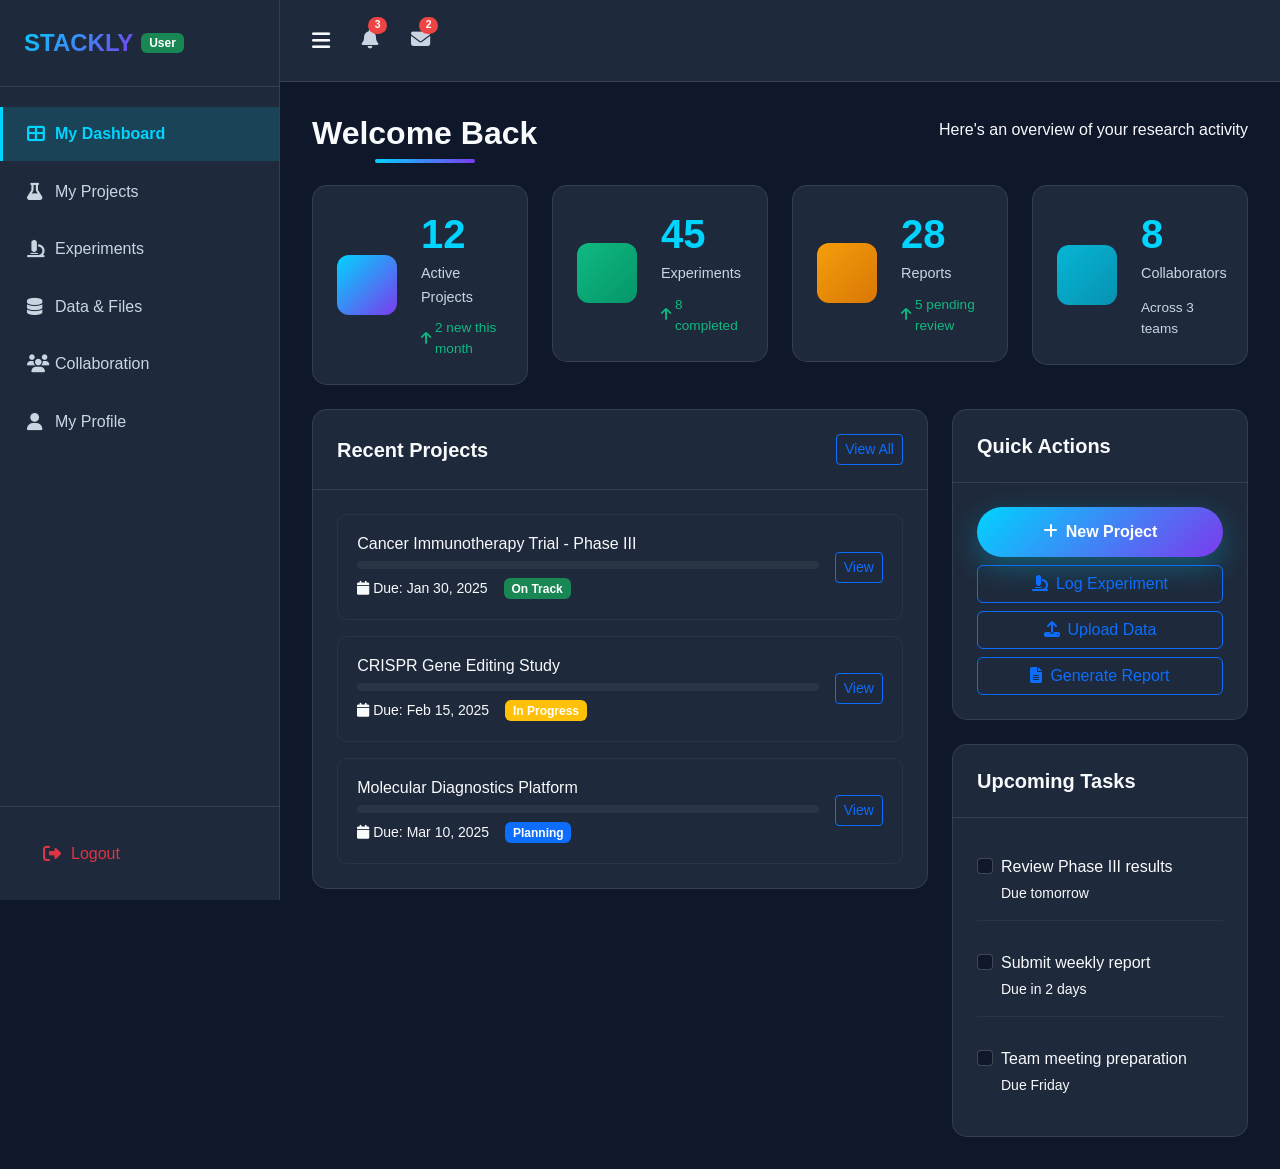
==== pages/dashboard-user.html @ fcd0226a "initial commit" ====
<!DOCTYPE html>
<html lang="en">
<head>
    <meta charset="UTF-8">
    <meta name="viewport" content="width=device-width, initial-scale=1.0">
    <title>Stackly</title>
    <link href="https://cdn.jsdelivr.net/npm/bootstrap@5.3.0/dist/css/bootstrap.min.css" rel="stylesheet">
    <link rel="stylesheet" href="https://cdn.jsdelivr.net/npm/aos@2.3.4/dist/aos.css">
    <link rel="stylesheet" href="https://cdnjs.cloudflare.com/ajax/libs/font-awesome/6.4.0/css/all.min.css">
    <link rel="stylesheet" href="../css/style.css">
    <link rel="stylesheet" href="../css/dashboard.css">
</head>
<body class="dashboard-body">
    <div class="dashboard-wrapper">
        <!-- Sidebar -->
        <aside class="sidebar" id="sidebar">
            <div class="sidebar-header">
                <a href="../index.html" class="brand-logo">
                    
                    STACKLY
                </a>
                <span class="badge bg-success ms-2">User</span>
            </div>

            <nav class="sidebar-nav">
                <a href="#dashboard" class="nav-item active" data-section="dashboard">
                    <i class="fas fa-th-large me-2"></i>
                    <span>My Dashboard</span>
                </a>
                <a href="#my-projects" class="nav-item" data-section="my-projects">
                    <i class="fas fa-flask me-2"></i>
                    <span>My Projects</span>
                </a>
                <a href="#experiments" class="nav-item" data-section="experiments">
                    <i class="fas fa-microscope me-2"></i>
                    <span>Experiments</span>
                </a>
                <a href="#data" class="nav-item" data-section="data">
                    <i class="fas fa-database me-2"></i>
                    <span>Data & Files</span>
                </a>
                <a href="#collaboration" class="nav-item" data-section="collaboration">
                    <i class="fas fa-users me-2"></i>
                    <span>Collaboration</span>
                </a>
                <a href="#profile" class="nav-item" data-section="profile">
                    <i class="fas fa-user me-2"></i>
                    <span>My Profile</span>
                </a>
               
            </nav>

            <div class="sidebar-footer">
                <a href="../index.html" class="nav-item text-danger">
                    <i class="fas fa-sign-out-alt me-2"></i>
                    <span>Logout</span>
                </a>
            </div>
        </aside>

        <!-- Main Content -->
        <div class="main-content">
            <!-- Top Bar -->
            <header class="topbar">
                <button class="sidebar-toggle" id="sidebarToggle">
                    <i class="fas fa-bars"></i>
                </button>
                
                <div class="topbar-actions">
                    <button class="topbar-btn" onclick="window.location.href='404.html'">
                        <i class="fas fa-bell"></i>
                        <span class="badge">3</span>
                    </button>
                    <button class="topbar-btn" onclick="window.location.href='404.html'">
                        <i class="fas fa-envelope"></i>
                        <span class="badge">2</span>
                    </button>
                    
                </div>
            </header>

            <!-- Dashboard Content -->
            <div class="content-area">
                <!-- Dashboard Section -->
                <section id="dashboard" class="content-section active">
                    <div class="section-header mb-4">
                        <h2 class="section-title">Welcome Back</h2>
                        <p >Here's an overview of your research activity</p>
                    </div>

                    <div class="row g-4 mb-4">
                        <div class="col-xl-3 col-md-6">
                            <div class="stat-card">
                                <div class="stat-icon bg-primary">
                                    <i class="fas fa-flask"></i>
                                </div>
                                <div class="stat-details">
                                    <h3 class="stat-value">12</h3>
                                    <p class="stat-label">Active Projects</p>
                                    <span class="stat-change positive"><i class="fas fa-arrow-up me-1"></i>2 new this month</span>
                                </div>
                            </div>
                        </div>
                        <div class="col-xl-3 col-md-6">
                            <div class="stat-card">
                                <div class="stat-icon bg-success">
                                    <i class="fas fa-check-circle"></i>
                                </div>
                                <div class="stat-details">
                                    <h3 class="stat-value">45</h3>
                                    <p class="stat-label">Experiments</p>
                                    <span class="stat-change positive"><i class="fas fa-arrow-up me-1"></i>8 completed</span>
                                </div>
                            </div>
                        </div>
                        <div class="col-xl-3 col-md-6">
                            <div class="stat-card">
                                <div class="stat-icon bg-warning">
                                    <i class="fas fa-file-alt"></i>
                                </div>
                                <div class="stat-details">
                                    <h3 class="stat-value">28</h3>
                                    <p class="stat-label">Reports</p>
                                    <span class="stat-change positive"><i class="fas fa-arrow-up me-1"></i>5 pending review</span>
                                </div>
                            </div>
                        </div>
                        <div class="col-xl-3 col-md-6">
                            <div class="stat-card">
                                <div class="stat-icon bg-info">
                                    <i class="fas fa-users"></i>
                                </div>
                                <div class="stat-details">
                                    <h3 class="stat-value">8</h3>
                                    <p class="stat-label">Collaborators</p>
                                    <span class="stat-change neutral">Across 3 teams</span>
                                </div>
                            </div>
                        </div>
                    </div>

                    <div class="row g-4">
                        <div class="col-lg-8">
                            <div class="dashboard-card">
                                <div class="card-header">
                                    <h5 class="card-title">Recent Projects</h5>
                                    <button class="btn btn-sm btn-outline-primary" onclick="window.location.href='404.html'">View All</button>
                                </div>
                                <div class="card-body">
                                    <div class="project-item mb-3">
                                        <div class="d-flex align-items-center justify-content-between">
                                            <div class="flex-grow-1">
                                                <h6 class="mb-2">Cancer Immunotherapy Trial - Phase III</h6>
                                                <div class="progress mb-2" style="height: 8px;">
                                                    <div class="progress-bar bg-success" style="width: 75%"></div>
                                                </div>
                                                <div class="d-flex align-items-center gap-3">
                                                    <span class="small "><i class="fas fa-calendar me-1"></i>Due: Jan 30, 2025</span>
                                                    <span class="badge bg-success">On Track</span>
                                                </div>
                                            </div>
                                            <button class="btn btn-sm btn-outline-primary ms-3" onclick="window.location.href='404.html'">View</button>
                                        </div>
                                    </div>

                                    <div class="project-item mb-3">
                                        <div class="d-flex align-items-center justify-content-between">
                                            <div class="flex-grow-1">
                                                <h6 class="mb-2">CRISPR Gene Editing Study</h6>
                                                <div class="progress mb-2" style="height: 8px;">
                                                    <div class="progress-bar bg-warning" style="width: 45%"></div>
                                                </div>
                                                <div class="d-flex align-items-center gap-3">
                                                    <span class="small "><i class="fas fa-calendar me-1"></i>Due: Feb 15, 2025</span>
                                                    <span class="badge bg-warning">In Progress</span>
                                                </div>
                                            </div>
                                            <button class="btn btn-sm btn-outline-primary ms-3" onclick="window.location.href='404.html'">View</button>
                                        </div>
                                    </div>

                                    <div class="project-item">
                                        <div class="d-flex align-items-center justify-content-between">
                                            <div class="flex-grow-1">
                                                <h6 class="mb-2">Molecular Diagnostics Platform</h6>
                                                <div class="progress mb-2" style="height: 8px;">
                                                    <div class="progress-bar bg-primary" style="width: 20%"></div>
                                                </div>
                                                <div class="d-flex align-items-center gap-3">
                                                    <span class="small "><i class="fas fa-calendar me-1"></i>Due: Mar 10, 2025</span>
                                                    <span class="badge bg-primary">Planning</span>
                                                </div>
                                            </div>
                                            <button class="btn btn-sm btn-outline-primary ms-3" onclick="window.location.href='404.html'">View</button>
                                        </div>
                                    </div>
                                </div>
                            </div>
                        </div>

                        <div class="col-lg-4">
                            <div class="dashboard-card mb-4">
                                <div class="card-header">
                                    <h5 class="card-title">Quick Actions</h5>
                                </div>
                                <div class="card-body">
                                    <div class="d-grid gap-2">
                                        <button class="btn btn-primary" onclick="window.location.href='404.html'">
                                            <i class="fas fa-plus me-2"></i>New Project
                                        </button>
                                        <button class="btn btn-outline-primary" onclick="window.location.href='404.html'">
                                            <i class="fas fa-microscope me-2"></i>Log Experiment
                                        </button>
                                        <button class="btn btn-outline-primary" onclick="window.location.href='404.html'">
                                            <i class="fas fa-upload me-2"></i>Upload Data
                                        </button>
                                        <button class="btn btn-outline-primary" onclick="window.location.href='404.html'">
                                            <i class="fas fa-file-alt me-2"></i>Generate Report
                                        </button>
                                    </div>
                                </div>
                            </div>

                            <div class="dashboard-card">
                                <div class="card-header">
                                    <h5 class="card-title">Upcoming Tasks</h5>
                                </div>
                                <div class="card-body">
                                    <div class="task-item mb-3">
                                        <div class="form-check">
                                            <input class="form-check-input" type="checkbox" id="task1">
                                            <label class="form-check-label" for="task1">
                                                <span class="d-block">Review Phase III results</span>
                                                <small >Due tomorrow</small>
                                            </label>
                                        </div>
                                    </div>
                                    <div class="task-item mb-3">
                                        <div class="form-check">
                                            <input class="form-check-input" type="checkbox" id="task2">
                                            <label class="form-check-label" for="task2">
                                                <span class="d-block">Submit weekly report</span>
                                                <small >Due in 2 days</small>
                                            </label>
                                        </div>
                                    </div>
                                    <div class="task-item">
                                        <div class="form-check">
                                            <input class="form-check-input" type="checkbox" id="task3">
                                            <label class="form-check-label" for="task3">
                                                <span class="d-block">Team meeting preparation</span>
                                                <small >Due Friday</small>
                                            </label>
                                        </div>
                                    </div>
                                </div>
                            </div>
                        </div>
                    </div>
                </section>

                <!-- My Projects Section -->
                <section id="my-projects" class="content-section">
                    <div class="section-header mb-4">
                        <h2 class="section-title">My Projects</h2>
                        <button class="btn btn-primary" onclick="window.location.href='404.html'">
                            <i class="fas fa-plus me-2"></i>New Project
                        </button>
                    </div>
                    <div class="row g-4">
                        <div class="col-lg-4">
                            <div class="dashboard-card">
                                <div class="card-body">
                                    <span class="badge bg-success mb-2">Active</span>
                                    <h5 class="mb-2">Cancer Immunotherapy</h5>
                                    <p class=" small mb-3">CAR-T cell therapy development for acute lymphoblastic leukemia treatment</p>
                                    <div class="progress mb-3" style="height: 10px;">
                                        <div class="progress-bar bg-success" style="width: 75%"></div>
                                    </div>
                                    <div class="d-flex justify-content-between align-items-center">
                                        <span class="small ">75% Complete</span>
                                        <button class="btn btn-sm btn-primary" onclick="window.location.href='404.html'">View Details</button>
                                    </div>
                                </div>
                            </div>
                        </div>
                        <div class="col-lg-4">
                            <div class="dashboard-card">
                                <div class="card-body">
                                    <span class="badge bg-warning mb-2">In Progress</span>
                                    <h5 class="mb-2">CRISPR Gene Editing</h5>
                                    <p class=" small mb-3">Developing high-precision gene editing platform with reduced off-target effects</p>
                                    <div class="progress mb-3" style="height: 10px;">
                                        <div class="progress-bar bg-warning" style="width: 45%"></div>
                                    </div>
                                    <div class="d-flex justify-content-between align-items-center">
                                        <span class="small ">45% Complete</span>
                                        <button class="btn btn-sm btn-primary" onclick="window.location.href='404.html'">View Details</button>
                                    </div>
                                </div>
                            </div>
                        </div>
                        <div class="col-lg-4">
                            <div class="dashboard-card">
                                <div class="card-body">
                                    <span class="badge bg-primary mb-2">Planning</span>
                                    <h5 class="mb-2">Molecular Diagnostics</h5>
                                    <p class=" small mb-3">Next-generation liquid biopsy platform for early cancer detection</p>
                                    <div class="progress mb-3" style="height: 10px;">
                                        <div class="progress-bar bg-primary" style="width: 20%"></div>
                                    </div>
                                    <div class="d-flex justify-content-between align-items-center">
                                        <span class="small ">20% Complete</span>
                                        <button class="btn btn-sm btn-primary" onclick="window.location.href='404.html'">View Details</button>
                                    </div>
                                </div>
                            </div>
                        </div>
                    </div>
                </section>

                <!-- Experiments Section -->
                <section id="experiments" class="content-section">
                    <div class="section-header mb-4">
                        <h2 class="section-title">Experiments</h2>
                        <button class="btn btn-primary" onclick="window.location.href='404.html'">
                            <i class="fas fa-plus me-2"></i>Log New Experiment
                        </button>
                    </div>
                    <div class="dashboard-card">
                        <div class="card-body">
                            <div class="table-responsive">
                                <table class="table table-hover">
                                    <thead>
                                        <tr>
                                            <th>Experiment ID</th>
                                            <th>Title</th>
                                            <th>Date</th>
                                            <th>Status</th>
                                            <th>Actions</th>
                                        </tr>
                                    </thead>
                                    <tbody>
                                        <tr>
                                            <td><strong>EXP-2024-001</strong></td>
                                            <td>CAR-T Cell Efficacy Test</td>
                                            <td>Jan 10, 2025</td>
                                            <td><span class="badge bg-success">Completed</span></td>
                                            <td>
                                                <button class="btn btn-sm btn-outline-primary" onclick="window.location.href='404.html'">View</button>
                                            </td>
                                        </tr>
                                        <tr>
                                            <td><strong>EXP-2024-002</strong></td>
                                            <td>Gene Editing Accuracy</td>
                                            <td>Jan 8, 2025</td>
                                            <td><span class="badge bg-warning">In Progress</span></td>
                                            <td>
                                                <button class="btn btn-sm btn-outline-primary" onclick="window.location.href='404.html'">View</button>
                                            </td>
                                        </tr>
                                        <tr>
                                            <td><strong>EXP-2024-003</strong></td>
                                            <td>Biomarker Analysis</td>
                                            <td>Jan 5, 2025</td>
                                            <td><span class="badge bg-success">Completed</span></td>
                                            <td>
                                                <button class="btn btn-sm btn-outline-primary" onclick="window.location.href='404.html'">View</button>
                                            </td>
                                        </tr>
                                    </tbody>
                                </table>
                            </div>
                        </div>
                    </div>
                </section>

                <!-- Data Section -->
                <section id="data" class="content-section">
                    <div class="section-header mb-4">
                        <h2 class="section-title">Data & Files</h2>
                        <button class="btn btn-primary" onclick="window.location.href='404.html'">
                            <i class="fas fa-upload me-2"></i>Upload File
                        </button>
                    </div>
                    <div class="dashboard-card">
                        <div class="card-body">
                            <div class="file-item mb-3">
                                <div class="d-flex align-items-center justify-content-between">
                                    <div class="d-flex align-items-center gap-3">
                                        <div class="file-icon bg-primary">
                                            <i class="fas fa-file-pdf"></i>
                                        </div>
                                        <div>
                                            <h6 class="mb-0">Trial Results Q4 2024</h6>
                                            <small >2.4 MB • Uploaded Jan 12, 2025</small>
                                        </div>
                                    </div>
                                    <div class="d-flex gap-2">
                                        <button class="btn btn-sm btn-outline-primary" onclick="window.location.href='404.html'">
                                            <i class="fas fa-download"></i>
                                        </button>
                                        <button class="btn btn-sm btn-outline-secondary" onclick="window.location.href='404.html'">
                                            <i class="fas fa-share-alt"></i>
                                        </button>
                                    </div>
                                </div>
                            </div>
                            <div class="file-item mb-3">
                                <div class="d-flex align-items-center justify-content-between">
                                    <div class="d-flex align-items-center gap-3">
                                        <div class="file-icon bg-success">
                                            <i class="fas fa-file-excel"></i>
                                        </div>
                                        <div>
                                            <h6 class="mb-0">Experiment Data Analysis</h6>
                                            <small >1.8 MB • Uploaded Jan 10, 2025</small>
                                        </div>
                                    </div>
                                    <div class="d-flex gap-2">
                                        <button class="btn btn-sm btn-outline-primary" onclick="window.location.href='404.html'">
                                            <i class="fas fa-download"></i>
                                        </button>
                                        <button class="btn btn-sm btn-outline-secondary" onclick="window.location.href='404.html'">
                                            <i class="fas fa-share-alt"></i>
                                        </button>
                                    </div>
                                </div>
                            </div>
                        </div>
                    </div>
                </section>

                <!-- Collaboration Section -->
                <section id="collaboration" class="content-section">
                    <div class="section-header mb-4">
                        <h2 class="section-title">Collaboration</h2>
                    </div>
                    <div class="row g-4">
                        <div class="col-md-6">
                            <div class="dashboard-card">
                                <div class="card-header">
                                    <h5 class="card-title">Team Members</h5>
                                </div>
                                <div class="card-body">
                                    <div class="team-member mb-3">
                                        <div class="d-flex align-items-center gap-3">
                                            <img src="https://i.pravatar.cc/50?img=12" alt="Member" class="rounded-circle" width="40" height="40">
                                            <div class="flex-grow-1">
                                                <h6 class="mb-0">Dr. James Wilson</h6>
                                                <small >Principal Investigator</small>
                                            </div>
                                            <button class="btn btn-sm btn-outline-primary" onclick="window.location.href='404.html'">Message</button>
                                        </div>
                                    </div>
                                    <div class="team-member mb-3">
                                        <div class="d-flex align-items-center gap-3">
                                            <img src="https://i.pravatar.cc/50?img=33" alt="Member" class="rounded-circle" width="40" height="40">
                                            <div class="flex-grow-1">
                                                <h6 class="mb-0">Dr. Michael Rodriguez</h6>
                                                <small >Research Fellow</small>
                                            </div>
                                            <button class="btn btn-sm btn-outline-primary" onclick="window.location.href='404.html'">Message</button>
                                        </div>
                                    </div>
                                </div>
                            </div>
                        </div>
                    </div>
                </section>

                <!-- Profile Section -->
                <section id="profile" class="content-section">
                    <div class="section-header mb-4">
                        <h2 class="section-title">My Profile</h2>
                    </div>
                    <div class="dashboard-card">
                        <div class="card-body">
                            <div class="row">
                                <div class="col-md-3 text-center mb-4">
                                    <img src="https://i.pravatar.cc/150?img=5" alt="Profile" class="rounded-circle mb-3" width="120" height="120">
                                    <button class="btn btn-sm btn-outline-primary" onclick="window.location.href='404.html'">Change Photo</button>
                                </div>
                                <div class="col-md-9">
                                    <div class="row g-3">
                                        <div class="col-md-6">
                                            <label class="form-label">First Name</label>
                                            <input type="text" class="form-control" value="Sarah">
                                        </div>
                                        <div class="col-md-6">
                                            <label class="form-label">Last Name</label>
                                            <input type="text" class="form-control" value="Chen">
                                        </div>
                                        <div class="col-md-6">
                                            <label class="form-label">Email</label>
                                            <input type="email" class="form-control" value="sarah.chen@stackly.bio">
                                        </div>
                                        <div class="col-md-6">
                                            <label class="form-label">Phone</label>
                                            <input type="tel" class="form-control" value="+1 234 567 8901">
                                        </div>
                                        <div class="col-12">
                                            <label class="form-label">Bio</label>
                                            <textarea class="form-control" rows="3">PhD in Molecular Biology specializing in cancer immunotherapy and gene editing technologies.</textarea>
                                        </div>
                                        <div class="col-12">
                                            <button class="btn btn-primary" onclick="window.location.href='404.html'">Save Changes</button>
                                        </div>
                                    </div>
                                </div>
                            </div>
                        </div>
                    </div>
                </section>
            </div>
        </div>
    </div>

    <script src="https://code.jquery.com/jquery-3.7.0.min.js"></script>
    <script src="https://cdn.jsdelivr.net/npm/bootstrap@5.3.0/dist/js/bootstrap.bundle.min.js"></script>
    <script src="https://cdn.jsdelivr.net/npm/aos@2.3.4/dist/aos.js"></script>
    <script src="../js/dashboard.js"></script>
</body>
</html>
---- css/style.css ----
/* Reset and Global Styles */
* {
    margin: 0;
    padding: 0;
    box-sizing: border-box;
}

:root {
    --primary-color: #00d4ff;
    --secondary-color: #7c3aed;
    --accent-color: #10b981;
    --dark-bg: #0f172a;
    --card-bg: #1e293b;
    --text-primary: #f8fafc;
    --text-secondary: #cbd5e1;
    --gradient-1: linear-gradient(135deg, #667eea 0%, #764ba2 100%);
    --gradient-2: linear-gradient(135deg, #00d4ff 0%, #7c3aed 100%);
    --gradient-3: linear-gradient(135deg, #10b981 0%, #3b82f6 100%);
}
html,body{
    width:100%;
    overflow-x: auto;
}

body {
    font-family: 'Inter', -apple-system, BlinkMacSystemFont, 'Segoe UI', Roboto, sans-serif;
    background-color: var(--dark-bg);
    color: var(--text-primary);
    overflow-x: hidden;
    line-height: 1.6;
}

/* Navigation */
.navbar {
    background: rgba(15, 23, 42, 0.95);
    backdrop-filter: blur(10px);
    padding: 1rem 0;
    transition: all 0.3s ease;
    box-shadow: 0 4px 30px rgba(0, 0, 0, 0.1);
}

.navbar-brand {
    font-size: 1.8rem;
    font-weight: 1000;
    background: var(--gradient-2);
    -webkit-background-clip: text;
    -webkit-text-fill-color: transparent;
    background-clip: text;
}

.navbar-brand i {
    background: var(--gradient-2);
    background-clip: text;
    -webkit-text-fill-color: transparent;
    animation: rotate 3s linear infinite;
}

.navbar-brand img {
    max-height: 70px;
    width: auto;
    margin-right: 0.3rem;
}

@keyframes rotate {
    from { transform: rotate(0deg); }
    to { transform: rotate(360deg); }
}

.nav-link {
    color: var(--text-secondary) !important;
    font-weight: 500;
    margin: 0 0.5rem;
    transition: all 0.3s ease;
    position: relative;
}

.nav-link::after {
    content: '';
    position: absolute;
    width: 0;
    height: 2px;
    bottom: 0;
    left: 50%;
    background: var(--gradient-2);
    transition: all 0.3s ease;
    transform: translateX(-50%);
}

.nav-link:hover::after,
.nav-link.active::after {
    width: 80%;
}

.nav-link:hover,
.nav-link.active {
    color: var(--primary-color) !important;
}

.btn-login {
    background: var(--gradient-2);
    color: white !important;
    padding: 0.5rem 1.5rem !important;
    border-radius: 50px;
}

.btn-login::after {
    display: none !important;
}

/* Hero Section */
.hero-section {
    min-height: 100vh;
    background: linear-gradient(135deg, #0f172a 0%, #1e293b 50%, #334155 100%);
    position: relative;
    overflow: hidden;
    padding-top: 80px;
}

.hero-section::before {
    content: '';
    position: absolute;
    width: 500px;
    height: 500px;
    background: radial-gradient(circle, rgba(0, 212, 255, 0.3) 0%, transparent 70%);
    top: -200px;
    right: -200px;
    animation: pulse 4s ease-in-out infinite;
}

.hero-section::after {
    content: '';
    position: absolute;
    width: 400px;
    height: 400px;
    background: radial-gradient(circle, rgba(124, 58, 237, 0.3) 0%, transparent 70%);
    bottom: -150px;
    left: -150px;
    animation: pulse 5s ease-in-out infinite;
}

@keyframes pulse {
    0%, 100% { transform: scale(1); opacity: 0.5; }
    50% { transform: scale(1.2); opacity: 0.8; }
}

.text-gradient {
    background: var(--gradient-2);
    -webkit-background-clip: text;
    -webkit-text-fill-color: transparent;
    background-clip: text;
}

.hero-image-container {
    position: relative;
    animation: float 6s ease-in-out infinite;
}

@keyframes float {
    0%, 100% { transform: translateY(0px); }
    50% { transform: translateY(-20px); }
}

.hero-image-container img {
    border: 4px solid rgba(0, 212, 255, 0.3);
    box-shadow: 0 20px 60px rgba(0, 212, 255, 0.3);
}

.scroll-indicator {
    position: absolute;
    bottom: 30px;
    left: 50%;
    transform: translateX(-50%);
    color: var(--primary-color);
    font-size: 2rem;
    cursor: pointer;
}

.btn-primary {
    background: var(--gradient-2);
    border: none;
    padding: 0.8rem 2rem;
    border-radius: 50px;
    font-weight: 600;
    transition: all 0.3s ease;
    box-shadow: 0 10px 30px rgba(0, 212, 255, 0.3);
}

.btn-primary:hover {
    transform: translateY(-3px);
    box-shadow: 0 15px 40px rgba(0, 212, 255, 0.5);
}

.btn-outline-light {
    border: 2px solid white;
    border-radius: 50px;
    padding: 0.8rem 2rem;
    font-weight: 600;
    transition: all 0.3s ease;
}

.btn-outline-light:hover {
    background: white;
    color: var(--dark-bg);
    transform: translateY(-3px);
}

/* Stats Section */
.stats-section {
    background: var(--card-bg);
    position: relative;
    z-index: 10;
    margin-top: -50px;
}

.stat-card {
    background: var(--dark-bg);
    padding: 2rem;
    border-radius: 15px;
    transition: all 0.3s ease;
    border: 1px solid rgba(255, 255, 255, 0.1);
}

.stat-card:hover {
    transform: translateY(-10px);
    box-shadow: 0 20px 40px rgba(0, 212, 255, 0.2);
    border-color: var(--primary-color);
}

.stat-icon {
    font-size: 3rem;
    background: var(--gradient-2);
    -webkit-background-clip: text;
    -webkit-text-fill-color: transparent;
    background-clip: text;
}

.stat-card h3 {
    font-size: 2.5rem;
    font-weight: 700;
    color: var(--primary-color);
}

/* Features Section */
.features-section {
    padding: 5rem 0;
    background: var(--dark-bg);
}

.section-title {
    position: relative;
    display: inline-block;
}

.section-title::after {
    content: '';
    position: absolute;
    width: 100px;
    height: 4px;
    background: var(--gradient-2);
    bottom: -10px;
    left: 50%;
    transform: translateX(-50%);
    border-radius: 2px;
}

.feature-card {
    background: var(--card-bg);
    padding: 2.5rem;
    border-radius: 20px;
    transition: all 0.4s ease;
    border: 1px solid rgba(255, 255, 255, 0.1);
    position: relative;
    overflow: hidden;
}

.feature-card::before {
    content: '';
    position: absolute;
    top: 0;
    left: 0;
    width: 100%;
    height: 100%;
    background: var(--gradient-2);
    opacity: 0;
    transition: all 0.4s ease;
    z-index: 0;
}

.feature-card:hover::before {
    opacity: 0.1;
}

.feature-card:hover {
    transform: translateY(-10px) scale(1.02);
    box-shadow: 0 20px 60px rgba(0, 212, 255, 0.3);
    border-color: var(--primary-color);
}

.feature-icon {
    font-size: 3.5rem;
    background: var(--gradient-2);
    -webkit-background-clip: text;
    -webkit-text-fill-color: transparent;
    background-clip: text;
    position: relative;
    z-index: 1;
}

.feature-card h4 {
    color: var(--text-primary);
    font-weight: 700;
    margin-bottom: 1rem;
    position: relative;
    z-index: 1;
}

.feature-card p {
    position: relative;
    z-index: 1;
}

.feature-link {
    color: var(--primary-color);
    text-decoration: none;
    font-weight: 600;
    transition: all 0.3s ease;
    position: relative;
    z-index: 1;
}

.feature-link:hover {
    color: var(--secondary-color);
    padding-left: 10px;
}

/* Carousel Section */
.carousel-section {
    padding: 5rem 0;
    background: var(--card-bg);
}

.research-card {
    position: relative;
    border-radius: 20px;
    overflow: hidden;
    margin: 15px;
    cursor: pointer;
}

.research-card img {
    width: 100%;
    height: 400px;
    object-fit: cover;
    transition: all 0.5s ease;
}

.research-card:hover img {
    transform: scale(1.1);
}

.research-content {
    position: absolute;
    bottom: 0;
    left: 0;
    right: 0;
    background: linear-gradient(to top, rgba(0, 0, 0, 0.9) 0%, transparent 100%);
    padding: 2rem;
    color: white;
    transform: translateY(20px);
    opacity: 0;
    transition: all 0.4s ease;
}

.research-card:hover .research-content {
    transform: translateY(0);
    opacity: 1;
}

.research-content h4 {
    font-weight: 700;
    margin-bottom: 0.5rem;
}

/* Timeline Section */
.timeline-section {
    padding: 5rem 0;
    background: var(--dark-bg);
}

.timeline {
    position: relative;
    max-width: 1000px;
    margin: 0 auto;
    padding: 2rem 0;
}

.timeline::before {
    content: '';
    position: absolute;
    width: 4px;
    background: var(--gradient-2);
    top: 0;
    bottom: 0;
    left: 50%;
    transform: translateX(-50%);
}

.timeline-item {
    position: relative;
    width: 50%;
    padding: 1rem 2rem;
    margin-bottom: 2rem;
}

.timeline-item.left {
    left: 0;
    text-align: right;
}

.timeline-item.right {
    left: 50%;
}

.timeline-content {
    background: var(--card-bg);
    padding: 2rem;
    border-radius: 15px;
    position: relative;
    border: 1px solid rgba(255, 255, 255, 0.1);
    transition: all 0.3s ease;
}

.timeline-content:hover {
    transform: scale(1.05);
    box-shadow: 0 10px 30px rgba(0, 212, 255, 0.3);
}

.timeline-content h4 {
    color: var(--primary-color);
    font-weight: 700;
    margin-bottom: 0.5rem;
}

/* Testimonials Section */
.testimonials-section {
    padding: 5rem 0;
    background: var(--card-bg);
}

.testimonial-card {
    margin: 1rem;
}

.testimonial-content {
    background: var(--dark-bg);
    padding: 3rem;
    border-radius: 20px;
    border: 1px solid rgba(255, 255, 255, 0.1);
    transition: all 0.3s ease;
}

.testimonial-content:hover {
    border-color: var(--primary-color);
    box-shadow: 0 10px 40px rgba(0, 212, 255, 0.2);
}

.quote-icon {
    font-size: 3rem;
    color: var(--primary-color);
    opacity: 0.3;
    margin-bottom: 1rem;
}

.testimonial-content p {
    font-size: 1.1rem;
    font-style: italic;
    margin-bottom: 2rem;
    color: var(--text-secondary);
}

.testimonial-author h5 {
    color: var(--text-primary);
    font-weight: 700;
    margin-bottom: 0.3rem;
}

.testimonial-author span {
    color: var(--primary-color);
    font-size: 0.9rem;
}

/* CTA Section */
.cta-section {
    background: var(--gradient-2);
    padding: 5rem 0;
}

/* Footer */
.footer {
    background: #0a0f1a;
    border-top: 1px solid rgba(255, 255, 255, 0.1);
}

.footer h5, .footer h6 {
    color: var(--text-primary);
    font-weight: 700;
}

.footer-links {
    list-style: none;
    padding: 0;
}

.footer-links li {
    margin-bottom: 0.8rem;
}

.footer-links a {
    color: var(--text-secondary);
    text-decoration: none;
    transition: all 0.3s ease;
}

.footer-links a:hover {
    color: var(--primary-color);
    padding-left: 10px;
}

.contact-info {
    list-style: none;
    padding: 0;
}

.contact-info li {
    color: var(--text-secondary);
    margin-bottom: 0.8rem;
}

.contact-info i {
    color: var(--primary-color);
}

.social-links {
    display: flex;
    
}

.social-icon {
    width: 40px;
    height: 40px;
    background: var(--card-bg);
    color: var(--text-primary);
    display: flex;
    align-items: center;
    justify-content: center;
    border-radius: 50%;
    text-decoration: none;
    transition: all 0.3s ease;
    border: 1px solid rgba(255, 255, 255, 0.1);
}

.social-icon:hover {
    background: var(--gradient-2);
    transform: translateY(-5px);
    box-shadow: 0 10px 20px rgba(0, 212, 255, 0.3);
}

/* Responsive Design */
@media (max-width: 991px) {
    .navbar-nav {
        background: var(--card-bg);
        padding: 1rem;
        border-radius: 10px;
        margin-top: 1rem;
    }
    
    .nav-link {
        margin: 0.5rem 0;
    }
    
    .timeline::before {
        left: 30px;
    }
    
    .timeline-item {
        width: 100%;
        padding-left: 70px;
        text-align: left !important;
    }
    
    .timeline-item.left,
    .timeline-item.right {
        left: 0;
    }
}

@media (max-width: 768px) {
    .hero-section {
        min-height: auto;
        padding: 100px 0 50px;
    }
    
    h1.display-3 {
        font-size: 2.5rem !important;
    }
    
    .section-title {
        font-size: 2rem !important;
    }
    
    .stat-card {
        margin-bottom: 1rem;
    }
    
    .feature-card {
        margin-bottom: 1.5rem;
    }
    
    .research-card img {
        height: 300px;
    }
}

@media (max-width: 576px) {
    h1.display-3 {
        font-size: 2rem !important;
    }
    
    .section-title {
        font-size: 1.8rem !important;
    }
    
    .btn-lg {
        padding: 0.6rem 1.5rem !important;
        font-size: 1rem !important;
    }
    
    .stat-icon {
        font-size: 2rem;
    }
    
    .stat-card h3 {
        font-size: 2rem;
    }
    
    .feature-icon {
        font-size: 2.5rem;
    }
    
    .testimonial-content {
        padding: 2rem;
    }
}

@media (max-width: 320px) {
    .container {
        padding: 0 15px;
    }
    
    h1.display-3 {
        font-size: 1.8rem !important;
    }
    
    .navbar-brand {
        font-size: 1.5rem;
    }
    
    .feature-card,
    .stat-card,
    .testimonial-content {
        padding: 1.5rem;
    }
}
---- css/dashboard.css ----
/* Dashboard Styles */

.dashboard-body {
    background: var(--dark-bg);
    font-family: 'Inter', -apple-system, BlinkMacSystemFont, 'Segoe UI', Roboto, sans-serif;
    overflow-x: hidden;
}

.dashboard-wrapper {
    display: flex;
    min-height: 100vh;
}

/* Sidebar */
.sidebar {
    width: 280px;
    background: var(--card-bg);
    border-right: 1px solid rgba(255, 255, 255, 0.1);
    display: flex;
    flex-direction: column;
    position: fixed;
    height: 100vh;
    overflow-y: auto;
    z-index: 1000;
    transition: all 0.3s ease;
}

.sidebar.collapsed {
    margin-left: -280px;
}

.sidebar-header {
    padding: 1.5rem;
    border-bottom: 1px solid rgba(255, 255, 255, 0.1);
    display: flex;
    align-items: center;
}

.sidebar .brand-logo {
    font-size: 1.5rem;
    font-weight: 700;
    background: var(--gradient-2);
    -webkit-background-clip: text;
    -webkit-text-fill-color: transparent;
    background-clip: text;
    text-decoration: none;
}

.sidebar .brand-logo img {
    max-height: 30px;
    width: auto;
    margin-right: 0.5rem;
}

.sidebar-nav {
    flex: 1;
    padding: 1rem 0;
}

.nav-item {
    display: flex;
    align-items: center;
    padding: 0.9rem 1.5rem;
    color: var(--text-secondary);
    text-decoration: none;
    transition: all 0.3s ease;
    border-left: 3px solid transparent;
    margin: 0.2rem 0;
}

.nav-item:hover {
    background: rgba(0, 212, 255, 0.1);
    color: var(--primary-color);
    border-left-color: var(--primary-color);
}

.nav-item.active {
    background: rgba(0, 212, 255, 0.15);
    color: var(--primary-color);
    border-left-color: var(--primary-color);
    font-weight: 600;
}

.nav-item i {
    font-size: 1.1rem;
    width: 20px;
}

.sidebar-footer {
    padding: 1rem;
    border-top: 1px solid rgba(255, 255, 255, 0.1);
}

/* Main Content */
.main-content {
    flex: 1;
    margin-left: 280px;
    display: flex;
    flex-direction: column;
    transition: all 0.3s ease;
}

.main-content.expanded {
    margin-left: 0;
}

/* Topbar */
.topbar {
    background: var(--card-bg);
    border-bottom: 1px solid rgba(255, 255, 255, 0.1);
    padding: 1rem 1.5rem;
    display: flex;
    align-items: center;
    gap: 1rem;
    position: sticky;
    top: 0;
    z-index: 999;
}

.sidebar-toggle {
    background: none;
    border: none;
    color: var(--text-primary);
    font-size: 1.3rem;
    cursor: pointer;
    padding: 0.5rem;
    transition: all 0.3s ease;
    border-radius: 5px;
}

.sidebar-toggle:hover {
    background: rgba(0, 212, 255, 0.1);
    color: var(--primary-color);
}

.search-bar {
    flex: 1;
    max-width: 500px;
    position: relative;
}

.search-bar i {
    position: absolute;
    left: 15px;
    top: 50%;
    transform: translateY(-50%);
    color: var(--text-secondary);
}

.search-bar input {
    width: 100%;
    padding: 0.6rem 1rem 0.6rem 45px;
    background: var(--dark-bg);
    border: 1px solid rgba(255, 255, 255, 0.1);
    border-radius: 50px;
    color: var(--text-primary);
    transition: all 0.3s ease;
}

.search-bar input:focus {
    outline: none;
    border-color: var(--primary-color);
    box-shadow: 0 0 0 3px rgba(0, 212, 255, 0.1);
}

.topbar-actions {
    display: flex;
    align-items: center;
    gap: 1rem;
}

.topbar-btn {
    background: none;
    border: none;
    color: var(--text-secondary);
    font-size: 1.2rem;
    cursor: pointer;
    padding: 0.5rem;
    border-radius: 50%;
    transition: all 0.3s ease;
    position: relative;
}

.topbar-btn:hover {
    background: rgba(0, 212, 255, 0.1);
    color: var(--primary-color);
}

.topbar-btn .badge {
    position: absolute;
    top: 0;
    right: 0;
    background: #ef4444;
    color: white;
    font-size: 0.65rem;
    padding: 0.2rem 0.4rem;
    border-radius: 10px;
    min-width: 18px;
}

.user-profile {
    display: flex;
    align-items: center;
    gap: 0.8rem;
    padding: 0.4rem 0.8rem;
    border-radius: 50px;
    background: var(--dark-bg);
    border: 1px solid rgba(255, 255, 255, 0.1);
    cursor: pointer;
    transition: all 0.3s ease;
}

.user-profile:hover {
    border-color: var(--primary-color);
}

.user-profile img {
    width: 40px;
    height: 40px;
    border-radius: 50%;
    object-fit: cover;
}

.user-info {
    display: flex;
    flex-direction: column;
    line-height: 1.2;
}

.user-name {
    font-weight: 600;
    color: var(--text-primary);
    font-size: 0.9rem;
}

.user-role {
    font-size: 0.75rem;
    color: var(--text-secondary);
}

/* Content Area */
.content-area {
    flex: 1;
    padding: 2rem;
    overflow-y: auto;
}

.content-section {
    display: none;
}

.content-section.active {
    display: block;
}

.section-header {
    display: flex;
    justify-content: space-between;
    align-items: center;
    flex-wrap: wrap;
    gap: 1rem;
}

.section-title {
    font-size: 2rem;
    font-weight: 700;
    color: var(--text-primary);
}

/* Stat Cards */
.stat-card {
    background: var(--card-bg);
    border-radius: 15px;
    padding: 1.5rem;
    border: 1px solid rgba(255, 255, 255, 0.1);
    display: flex;
    align-items: center;
    gap: 1.5rem;
    transition: all 0.3s ease;
}

.stat-card:hover {
    transform: translateY(-5px);
    box-shadow: 0 10px 30px rgba(0, 0, 0, 0.3);
    border-color: rgba(255, 255, 255, 0.2);
}

.stat-icon {
    width: 60px;
    height: 60px;
    border-radius: 12px;
    display: flex;
    align-items: center;
    justify-content: center;
    font-size: 1.8rem;
    color: white;
    flex-shrink: 0;
}

.stat-icon.bg-primary { background: var(--gradient-2); }
.stat-icon.bg-success { background: linear-gradient(135deg, #10b981 0%, #059669 100%); }
.stat-icon.bg-warning { background: linear-gradient(135deg, #f59e0b 0%, #d97706 100%); }
.stat-icon.bg-info { background: linear-gradient(135deg, #06b6d4 0%, #0891b2 100%); }

.stat-details {
    flex: 1;
}

.stat-value {
    font-size: 2rem;
    font-weight: 700;
    color: var(--text-primary);
    margin-bottom: 0.3rem;
}

.stat-label {
    color: var(--text-secondary);
    font-size: 0.9rem;
    margin-bottom: 0.5rem;
}

.stat-change {
    font-size: 0.85rem;
    display: inline-flex;
    align-items: center;
}

.stat-change.positive { color: #10b981; }
.stat-change.negative { color: #ef4444; }
.stat-change.neutral { color: var(--text-secondary); }

/* Dashboard Card */
.dashboard-card {
    background: var(--card-bg);
    border-radius: 15px;
    border: 1px solid rgba(255, 255, 255, 0.1);
    overflow: hidden;
}

.dashboard-card .card-header {
    padding: 1.5rem;
    border-bottom: 1px solid rgba(255, 255, 255, 0.1);
    display: flex;
    justify-content: space-between;
    align-items: center;
}

.dashboard-card .card-title {
    font-weight: 700;
    color: var(--text-primary);
    margin: 0;
}

.dashboard-card .card-body {
    padding: 1.5rem;
}

/* Activity Items */
.activity-item {
    display: flex;
    gap: 1rem;
    padding: 1rem 0;
    border-bottom: 1px solid rgba(255, 255, 255, 0.05);
}

.activity-item:last-child {
    border-bottom: none;
}

.activity-icon {
    width: 45px;
    height: 45px;
    border-radius: 10px;
    display: flex;
    align-items: center;
    justify-content: center;
    flex-shrink: 0;
    color: white;
}

.activity-content h6 {
    color: var(--text-primary);
    font-weight: 600;
    margin-bottom: 0.3rem;
}

.activity-time {
    font-size: 0.8rem;
    color: var(--text-secondary);
    display: block;
    margin-top: 0.3rem;
}

/* Project Items */
.project-item {
    padding: 1.2rem;
    border: 1px solid rgba(255, 255, 255, 0.05);
    border-radius: 10px;
    transition: all 0.3s ease;
}

.project-item:hover {
    background: rgba(0, 212, 255, 0.05);
    border-color: rgba(0, 212, 255, 0.2);
}

/* Tables */
.table {
    color: var(--text-primary);
    margin-bottom: 0;
}

.table thead th {
    border-bottom: 2px solid rgba(255, 255, 255, 0.1);
    color: var(--text-secondary);
    font-weight: 600;
    text-transform: uppercase;
    font-size: 0.85rem;
    padding: 1rem;
}

.table tbody td {
    border-bottom: 1px solid rgba(255, 255, 255, 0.05);
    padding: 1rem;
    vertical-align: middle;
}

.table-hover tbody tr:hover {
    background: rgba(0, 212, 255, 0.05);
}

/* Progress bars */
.progress {
    background: rgba(255, 255, 255, 0.05);
    border-radius: 10px;
    overflow: hidden;
}

.progress-bar {
    border-radius: 10px;
}

/* Task Items */
.task-item {
    padding: 0.8rem 0;
    border-bottom: 1px solid rgba(255, 255, 255, 0.05);
}

.task-item:last-child {
    border-bottom: none;
}

.form-check-input {
    background-color: var(--dark-bg);
    border-color: rgba(255, 255, 255, 0.2);
    cursor: pointer;
}

.form-check-input:checked {
    background-color: var(--primary-color);
    border-color: var(--primary-color);
}

/* File Items */
.file-item {
    padding: 1rem;
    border: 1px solid rgba(255, 255, 255, 0.05);
    border-radius: 10px;
    transition: all 0.3s ease;
}

.file-item:hover {
    background: rgba(0, 212, 255, 0.05);
    border-color: rgba(0, 212, 255, 0.2);
}

.file-icon {
    width: 50px;
    height: 50px;
    border-radius: 10px;
    display: flex;
    align-items: center;
    justify-content: center;
    font-size: 1.5rem;
    color: white;
}

/* Team Members */
.team-member {
    padding: 0.8rem 0;
    border-bottom: 1px solid rgba(255, 255, 255, 0.05);
}

.team-member:last-child {
    border-bottom: none;
}

/* Report Items */
.report-item {
    padding: 1rem;
    border: 1px solid rgba(255, 255, 255, 0.05);
    border-radius: 10px;
    transition: all 0.3s ease;
}

.report-item:hover {
    background: rgba(0, 212, 255, 0.05);
    border-color: rgba(0, 212, 255, 0.2);
}

/* Chart Placeholder */
.chart-placeholder {
    padding: 3rem;
    text-align: center;
    color: var(--text-secondary);
}

.chart-container {
    padding: 1rem 0;
}

.pie-chart {
    width: 220px;
    height: 220px;
    margin: 0 auto;
    border-radius: 50%;
    background: conic-gradient(
        var(--bs-primary) 0% 40%,
        var(--bs-success) 40% 65%,
        var(--bs-warning) 65% 85%,
        var(--bs-secondary) 85% 100%
    );
    position: relative;
}

.pie-chart::after {
    content: '';
    position: absolute;
    inset: 25px;
    border-radius: 50%;
    background: var(--dark-bg);
}

.chart-legend {
    display: flex;
    flex-wrap: wrap;
    justify-content: center;
    gap: 1rem;
    color: var(--text-secondary);
}

.legend-item {
    display: flex;
    align-items: center;
    gap: 0.5rem;
    font-size: 0.9rem;
}

.legend-dot {
    width: 12px;
    height: 12px;
    border-radius: 50%;
    display: inline-block;
}

.bar-chart {
    display: flex;
    align-items: flex-end;
    justify-content: space-between;
    gap: 1rem;
    margin-top: 1rem;
}

.bar {
    width: 100%;
    max-width: 70px;
    display: flex;
    flex-direction: column;
    align-items: center;
}

.bar-inner {
    width: 100%;
    min-height: 150px;
    background: rgba(248, 250, 252, 0.08);
    border-radius: 14px 14px 0 0;
    position: relative;
    overflow: hidden;
}

.bar-fill {
    position: absolute;
    bottom: 0;
    left: 0;
    width: 100%;
    border-radius: 14px 14px 0 0;
}

.bar-label {
    margin-top: 0.75rem;
    font-size: 0.9rem;
    color: var(--text-secondary);
}

/* Responsive Design */
@media (max-width: 1199px) {
    .sidebar {
        width: 260px;
    }

    .main-content {
        margin-left: 260px;
    }
}

@media (max-width: 991px) {
    .sidebar {
        margin-left: -280px;
    }

    .sidebar.show {
        margin-left: 0;
    }

    .main-content {
        margin-left: 0;
    }

    .user-info {
        display: none;
    }

    .search-bar {
        max-width: 300px;
    }

    .stat-card {
        margin-bottom: 1rem;
    }
}

@media (max-width: 768px) {
    .topbar {
        padding: 1rem;
    }

    .search-bar {
        display: none;
    }

    .content-area {
        padding: 1.5rem;
    }

    .section-title {
        font-size: 1.5rem;
    }

    .section-header {
        flex-direction: column;
        align-items: flex-start;
    }

    .stat-card {
        padding: 1rem;
    }

    .stat-icon {
        width: 50px;
        height: 50px;
        font-size: 1.5rem;
    }

    .stat-value {
        font-size: 1.5rem;
    }

    .dashboard-card .card-header,
    .dashboard-card .card-body {
        padding: 1rem;
    }

    .table {
        font-size: 0.9rem;
    }

    .table thead th,
    .table tbody td {
        padding: 0.75rem 0.5rem;
    }
}

@media (max-width: 576px) {
    .content-area {
        padding: 1rem;
    }

    .section-title {
        font-size: 1.3rem;
    }

    .stat-card {
        flex-direction: column;
        text-align: center;
    }

    .topbar-actions {
        gap: 0.5rem;
    }

    .user-profile img {
        width: 35px;
        height: 35px;
    }

    .activity-item {
        flex-direction: column;
    }

    .project-item .d-flex {
        flex-direction: column;
        gap: 1rem;
    }

    .file-item .d-flex {
        flex-direction: column;
        align-items: flex-start !important;
        gap: 1rem;
    }
}

@media (max-width: 320px) {
   

    .content-area {
        padding: 0.8rem;
    }

    .section-title {
        font-size: 1.2rem;
    }

    .dashboard-card .card-header,
    .dashboard-card .card-body {
        padding: 0.8rem;
    }

    .stat-icon {
        width: 45px;
        height: 45px;
    }

    .btn-sm {
        padding: 0.3rem 0.6rem;
        font-size: 0.8rem;
    }
}
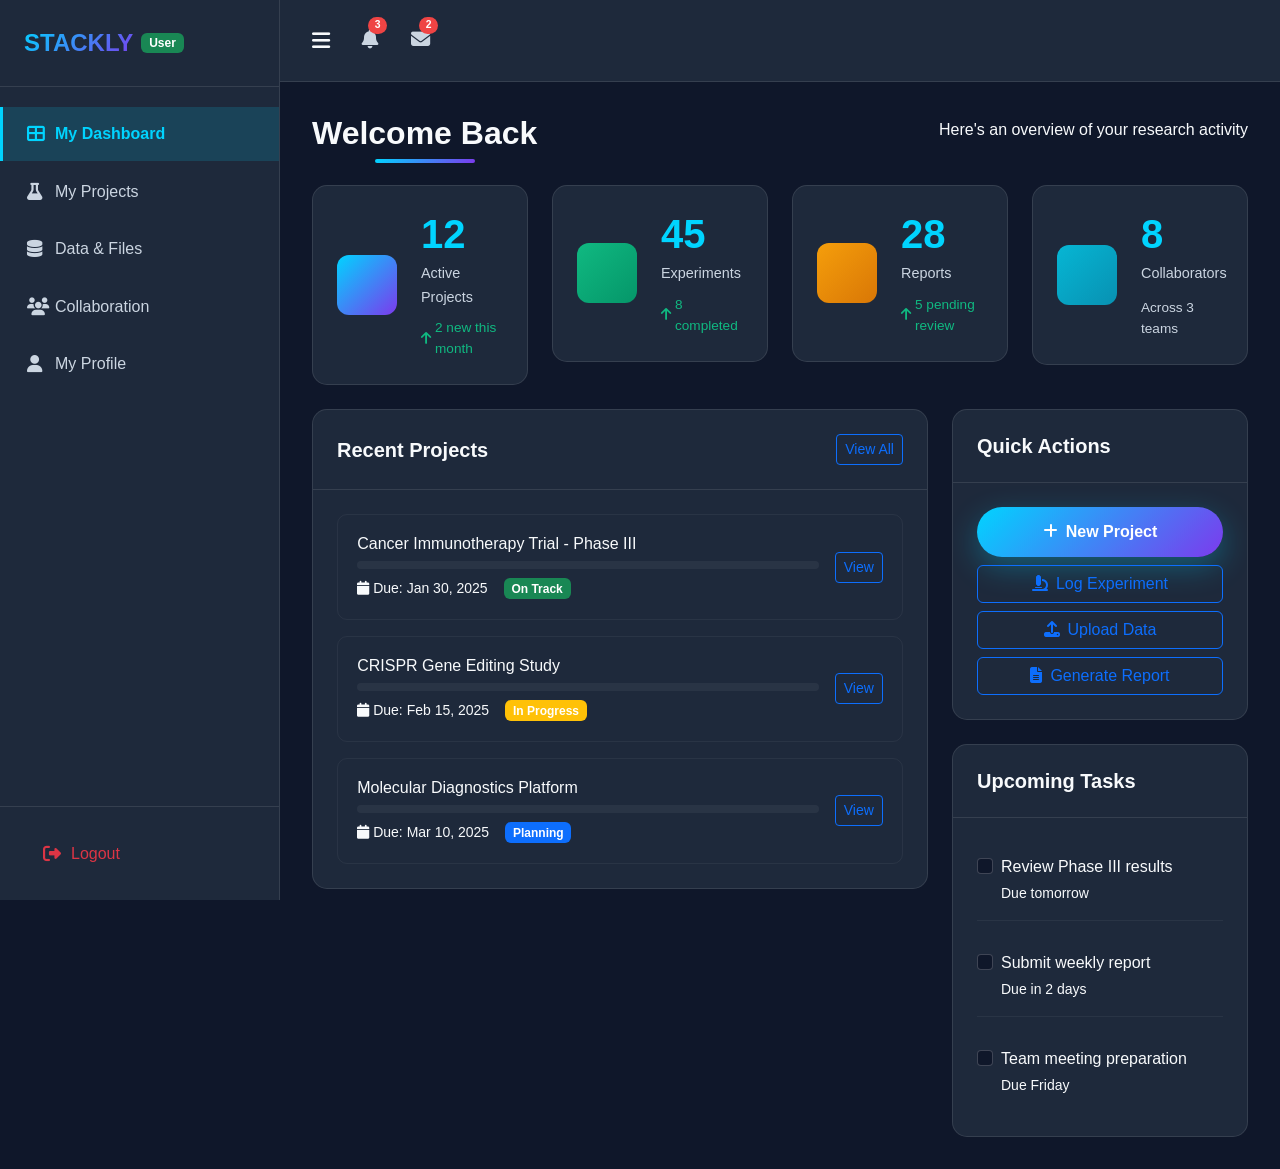
==== commit a0666d8d: "updated dash" ====
--- a/pages/dashboard-user.html
+++ b/pages/dashboard-user.html
@@ -31,10 +31,7 @@
                     <i class="fas fa-flask me-2"></i>
                     <span>My Projects</span>
                 </a>
-                <a href="#experiments" class="nav-item" data-section="experiments">
-                    <i class="fas fa-microscope me-2"></i>
-                    <span>Experiments</span>
-                </a>
+                
                 <a href="#data" class="nav-item" data-section="data">
                     <i class="fas fa-database me-2"></i>
                     <span>Data & Files</span>
--- a/css/dashboard.css
+++ b/css/dashboard.css
@@ -353,6 +353,46 @@
 
 .dashboard-card .card-body {
     padding: 1.5rem;
+}
+
+.table-responsive {
+    overflow-x: auto;
+    -webkit-overflow-scrolling: touch;
+}
+
+.table-responsive table {
+    min-width: 700px;
+}
+
+.table-responsive table th,
+.table-responsive table td {
+    white-space: nowrap;
+}
+
+@media (max-width: 576px) {
+    .table-responsive table {
+        min-width: 600px;
+    }
+}
+
+@media (max-width: 991px) {
+    .dashboard-card .card-header,
+    .dashboard-card .card-body {
+        padding: 1rem;
+    }
+
+    .dashboard-card .card-body .d-flex.justify-content-between {
+        flex-wrap: wrap;
+        gap: 0.75rem;
+    }
+
+    .dashboard-card .card-body .btn-sm {
+        min-width: 0;
+    }
+
+    .progress {
+        min-width: 0;
+    }
 }
 
 /* Activity Items */
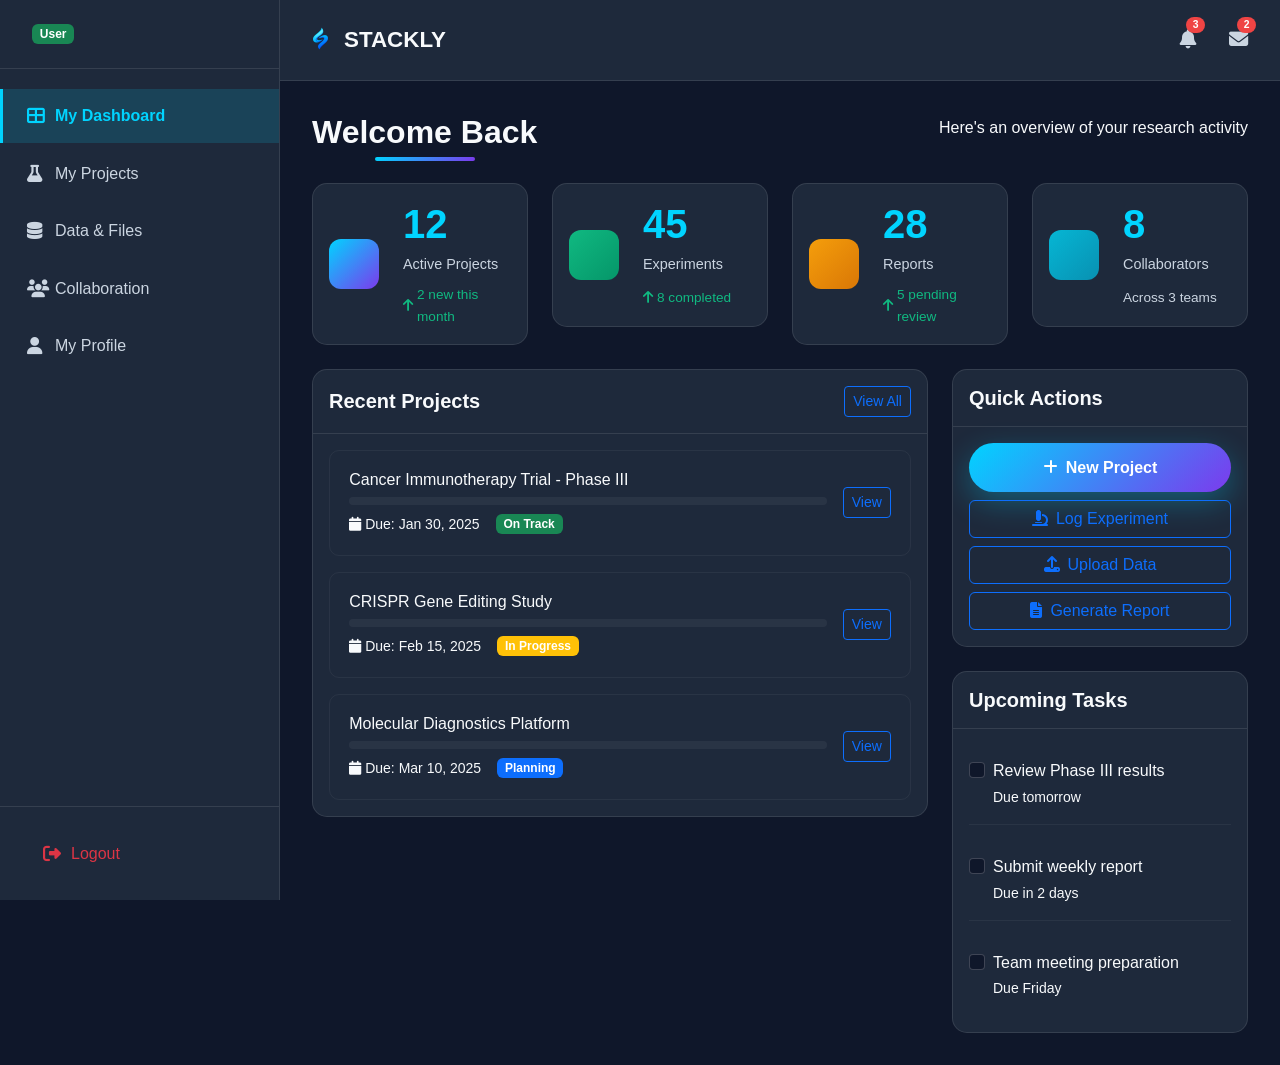
==== commit bb1e81fe: "Refactor topbar branding and sidebar header for consistency across admin and user dashboards" ====
--- a/pages/dashboard-user.html
+++ b/pages/dashboard-user.html
@@ -15,10 +15,6 @@
         <!-- Sidebar -->
         <aside class="sidebar" id="sidebar">
             <div class="sidebar-header">
-                <a href="../index.html" class="brand-logo">
-                    
-                    STACKLY
-                </a>
                 <span class="badge bg-success ms-2">User</span>
             </div>
 
@@ -59,10 +55,10 @@
         <div class="main-content">
             <!-- Top Bar -->
             <header class="topbar">
-                <button class="sidebar-toggle" id="sidebarToggle">
-                    <i class="fas fa-bars"></i>
-                </button>
-                
+                <a href="../index.html" class="brand-logo">
+                    <img src="../images/bio logo.png" alt="Stackly Logo">
+                    STACKLY
+                </a>
                 <div class="topbar-actions">
                     <button class="topbar-btn" onclick="window.location.href='404.html'">
                         <i class="fas fa-bell"></i>
@@ -72,7 +68,9 @@
                         <i class="fas fa-envelope"></i>
                         <span class="badge">2</span>
                     </button>
-                    
+                    <button class="sidebar-toggle" id="sidebarToggle">
+                        <i class="fas fa-bars"></i>
+                    </button>
                 </div>
             </header>
 
--- a/css/style.css
+++ b/css/style.css
@@ -567,6 +567,14 @@
 
 /* Responsive Design */
 @media (max-width: 991px) {
+    .navbar {
+        padding: 0.75rem 0;
+    }
+
+    .navbar-brand img {
+        max-height: 55px;
+    }
+
     .navbar-nav {
         background: var(--card-bg);
         padding: 1rem;
@@ -575,7 +583,7 @@
     }
     
     .nav-link {
-        margin: 0.5rem 0;
+        margin: 0.35rem 0;
     }
     
     .timeline::before {
@@ -597,7 +605,11 @@
 @media (max-width: 768px) {
     .hero-section {
         min-height: auto;
-        padding: 100px 0 50px;
+        padding: 120px 0 50px;
+    }
+    
+    .navbar-nav {
+        padding: 0.75rem;
     }
     
     h1.display-3 {
@@ -622,6 +634,18 @@
 }
 
 @media (max-width: 576px) {
+    .navbar {
+        padding: 0.65rem 0;
+    }
+
+    .navbar-brand img {
+        max-height: 48px;
+    }
+
+    .hero-section {
+        padding-top: 110px;
+    }
+
     h1.display-3 {
         font-size: 2rem !important;
     }
--- a/css/dashboard.css
+++ b/css/dashboard.css
@@ -52,6 +52,21 @@
     margin-right: 0.5rem;
 }
 
+.topbar .brand-logo {
+    display: inline-flex;
+    align-items: center;
+    gap: 0.50rem;
+    font-size: 1.4rem;
+    font-weight: 700;
+    color: var(--text-primary);
+    text-decoration: none;
+}
+
+.topbar .brand-logo img {
+    max-height: 48px;
+    width: auto;
+}
+
 .sidebar-nav {
     flex: 1;
     padding: 1rem 0;
@@ -111,13 +126,21 @@
     padding: 1rem 1.5rem;
     display: flex;
     align-items: center;
+    justify-content: space-between;
     gap: 1rem;
     position: sticky;
     top: 0;
     z-index: 999;
 }
 
+.topbar-left {
+    display: flex;
+    align-items: center;
+    gap: 1rem;
+}
+
 .sidebar-toggle {
+    display: none;
     background: none;
     border: none;
     color: var(--text-primary);
@@ -126,6 +149,13 @@
     padding: 0.5rem;
     transition: all 0.3s ease;
     border-radius: 5px;
+}
+
+.topbar-actions {
+    margin-left: auto;
+    display: flex;
+    align-items: center;
+    gap: 1rem;
 }
 
 .sidebar-toggle:hover {
@@ -666,6 +696,14 @@
         margin-left: 0;
     }
 
+    .sidebar-toggle {
+        display: inline-flex;
+    }
+
+    .topbar-actions {
+        margin-left: 0;
+    }
+
     .user-info {
         display: none;
     }
@@ -700,6 +738,15 @@
         flex-direction: column;
         align-items: flex-start;
     }
+
+    .topbar .brand-logo img {
+        max-height: 45px;
+    }
+
+    .topbar-left {
+        gap: 0.5rem;
+    }
+}
 
     .stat-card {
         padding: 1rem;
@@ -763,7 +810,7 @@
     }
 
     .file-item .d-flex {
-        flex-direction: column;
+        
         align-items: flex-start !important;
         gap: 1rem;
     }
